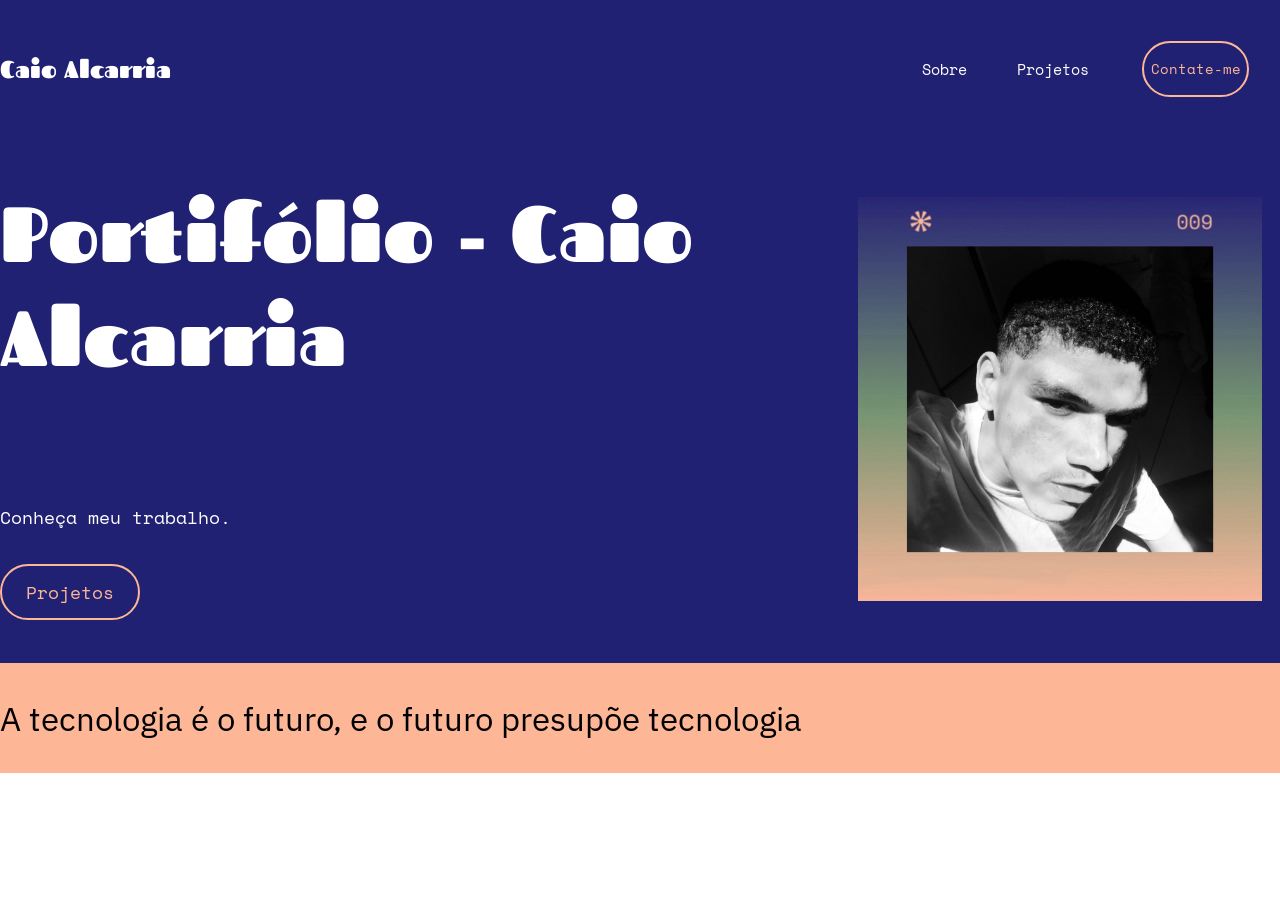
==== index.html @ 0054cede "versão 2" ====
<!DOCTYPE html>
<html lang="pt-br">
<head>
    <meta charset="UTF-8">
    <meta http-equiv="X-UA-Compatible" content="IE=edge">
    <meta name="viewport" content="width=device-width, initial-scale=1.0">
    <title>Caio Alcarria</title>
    <link rel="stylesheet" href="./src/css/style.css">
    <link rel="shortcut icon" href="./src/img/ancora.png" type="image/x-icon">
    <link rel="preconnect" href="https://fonts.googleapis.com">
    <link rel="preconnect" href="https://fonts.gstatic.com" crossorigin>
    <link href="https://fonts.googleapis.com/css2?family=IBM+Plex+Sans:ital,wght@0,100;0,200;0,300;0,400;0,500;0,600;1,100;1,200;1,300;1,400;1,500&family=Inter:wght@100;200;300;500;600;700;800;900&display=swap" rel="stylesheet">
    <link rel="preconnect" href="https://fonts.googleapis.com">
    <link rel="preconnect" href="https://fonts.gstatic.com" crossorigin>
    <link rel="preconnect" href="https://fonts.googleapis.com">
    <link rel="preconnect" href="https://fonts.gstatic.com" crossorigin>
    <link href="https://fonts.googleapis.com/css2?family=Didact+Gothic&family=Fascinate&family=IBM+Plex+Sans:ital,wght@0,100;0,200;0,300;0,400;0,500;0,600;1,100;1,200;1,300;1,400;1,500&display=swap" rel="stylesheet">
    <link href="https://fonts.googleapis.com/css2?family=Didact+Gothic&family=IBM+Plex+Sans:ital,wght@0,100;0,200;0,300;0,400;0,500;0,600;1,100;1,200;1,300;1,400;1,500&family=Space+Mono:ital,wght@0,400;0,700;1,400;1,700&display=swap" rel="stylesheet">
</head>
<body>
    <header>
        <div class="menu">
            <div class="logo">
                <a href="./index.html">Caio Alcarria</a>
            </div>
            <nav>
                <a href="./sobre.html">Sobre</a>
                <a href="./projetos.html">Projetos</a>
            </nav>
            <div class="botao">
                <a href="./contato.html">Contate-me</a>
            </div>
        </div>
    </header>
    <main>
        <div class="p1">
            <div class="container">
                <div class="text">
                    <h1> Portifólio - Caio Alcarria</h1>
                    <p>Conheça meu trabalho.</p>
                    <div class="botao_1">
                        <a href="">Projetos</a>
                    </div>
                </div>
                <div class="img">
                    <img src="./src/img/perfil.jpeg" alt="foto de perfil">
                </div>
            </div>
        </div>
        <div class="p2">
            <div class="caixa">
                 <h3>A tecnologia é o futuro, e o futuro presupõe tecnologia</h3>
            </div>
        </div>
    </main>
</body>
</html>
---- src/css/style.css ----
html,body,figure,header,ul,li,img,p,h1,h2,h3,nav,div,a, section{
    margin: 0;
    padding: 0;
    box-sizing: border-box;
    list-style: none;
    text-decoration: none;
    color: white;
}

body{}

/*cabeçalho*/
header{
    display: flex;
    align-items: center;
    justify-content: center;
    background-color: #212173;
    height: 138px;

}
div.menu{
    display: flex;
    align-items: center;
    width: 1280px;

}
div.logo{}
div.logo a{
    font-family: 'Fascinate', cursive;
    font-size: 24px;
}
.menu nav{
    width: 918px;
    display: flex;
    justify-content: end;
}
.menu nav a{
    font-family: 'Space Mono', monospace;
    font-size: 15px;
    margin-left: 50px;
    
}

div.botao{
    width: 107px;
    height: 56px;
    display: flex;
    justify-content: center;
    margin-left: 53px;
    align-items: center;
    border: solid 2px;
    border-radius: 50px;
    border-color: #FEB796;
 
}
div.botao a{
    font-family: 'Space Mono', monospace;
    font-size: 13.5px;
    color: #FEB796;
}


main{}

/*parte 1*/ 

div.p1{
    background-color: #212173;
    height: 525px;
    display: flex;
    align-items: center;
    

}
div.container{
    width: 1314px;
    height: 424px;
    display: flex;
    margin: 0 auto;
    align-items: center;
}
div.text{
    width: 67%;
    min-height: 100%;

}
div.text h1{
    font-size: 78px;
    font-family: 'Fascinate', cursive;
    margin-bottom: 115px;
}
div.text p{
    font-size: 18px;
    font-family: 'Space Mono', monospace;
    margin-bottom: 34px;
}
div.botao_1{
    border: solid 2px;
    border-radius: 50px;
    border-color: #FEB796;
    width: 140px;
    height: 56px;
    display: flex;
    align-items: center;
    justify-content: center;
}
div.botao_1 a{
    font-size: 18px;
    font-family: 'Space Mono', monospace;
    color: #FEB796;
   
}
div.img{}
div.img img{
    width: 404px;
    height: 404px;
}


/*parte 2*/

div.p2{
    height: 110px;
    background-color: #FEB796;
}
div.p2 .caixa{
    width: 1314px;
    margin: 0 auto;
    display: flex;
    align-items: center;
    height: 100%;
}
div.caixa h3{
    color: black;
    font-size: 33px;
    font-family: 'IBM Plex Sans', sans-serif;
    font-weight: 400;
}
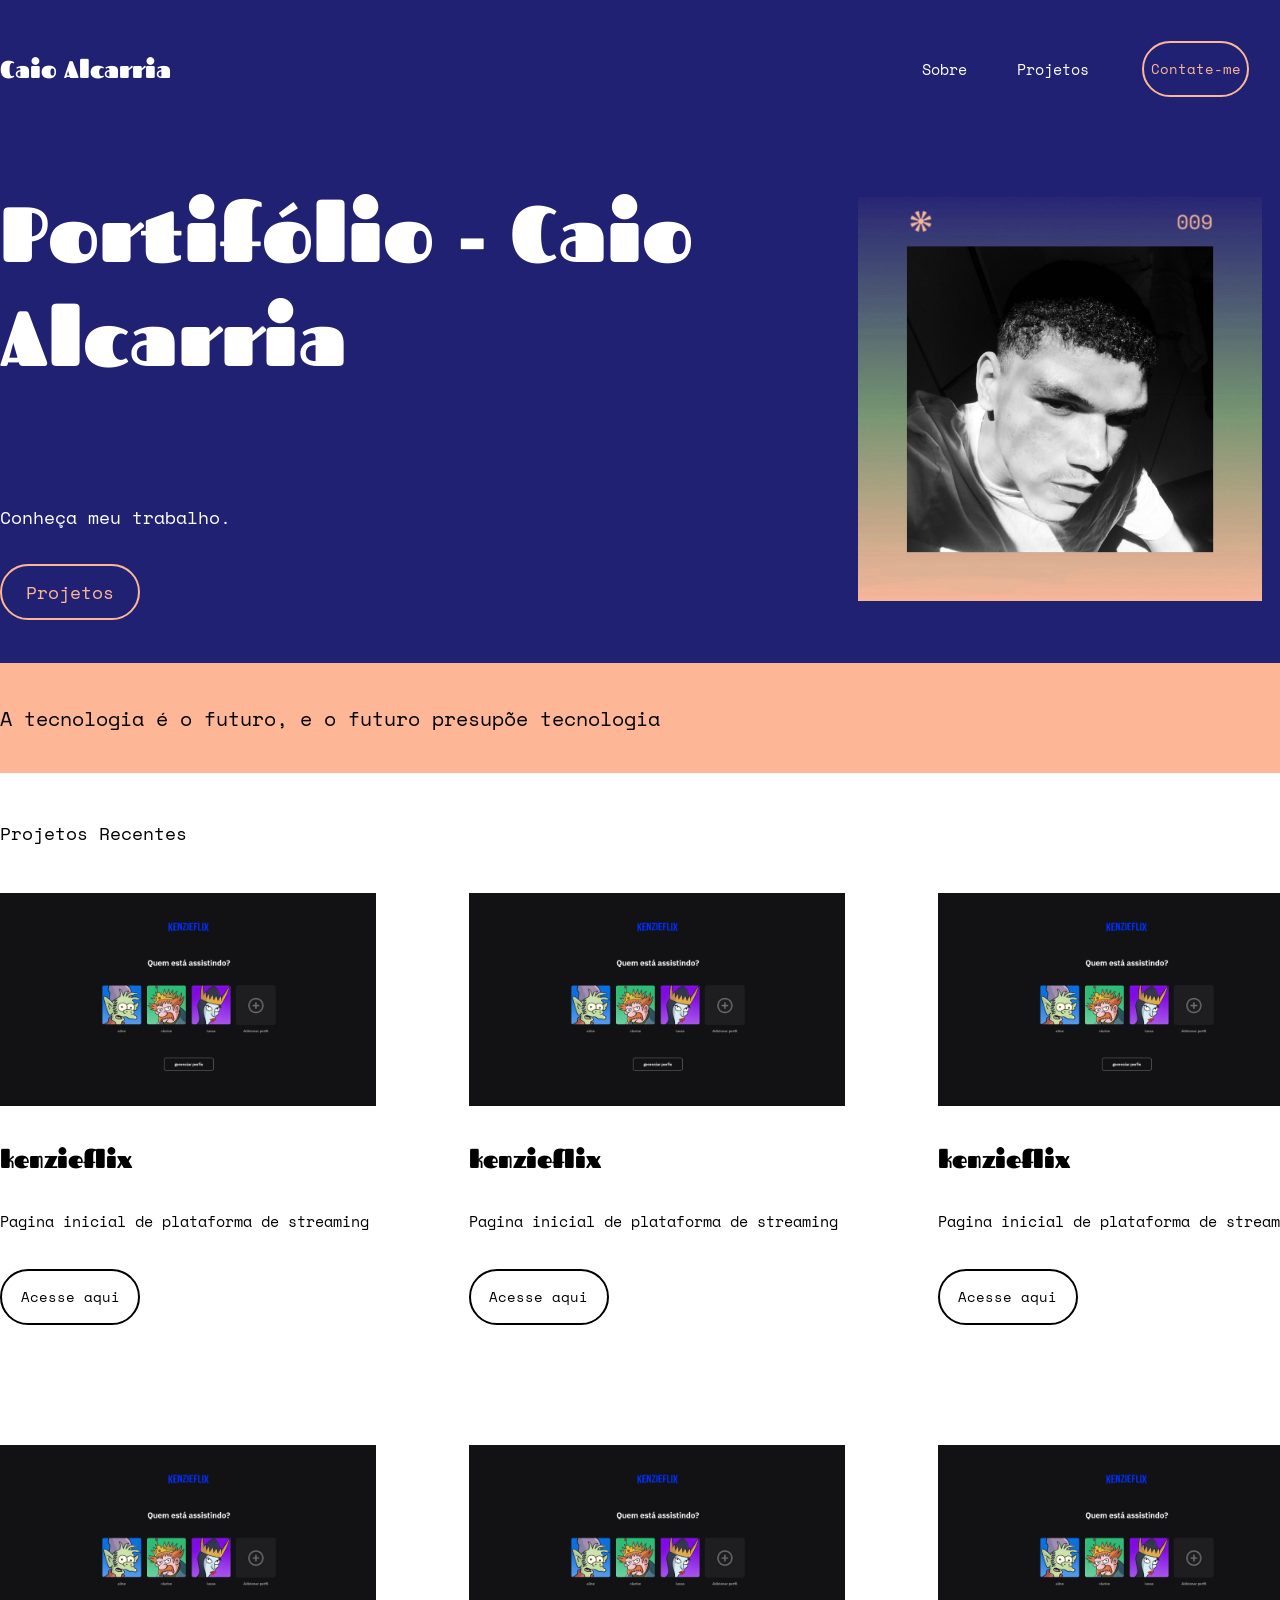
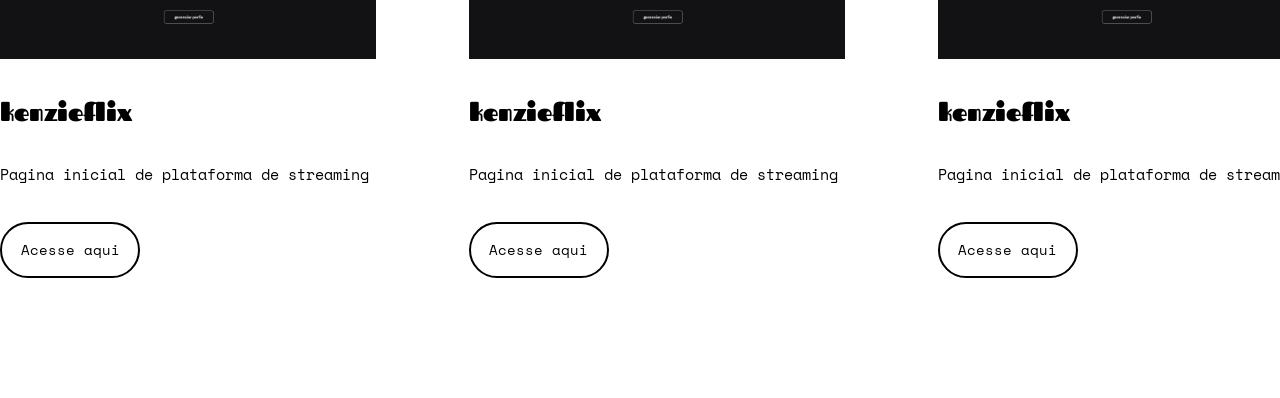
==== commit f5e7fe21: "versão3" ====
--- a/index.html
+++ b/index.html
@@ -52,6 +52,61 @@
                  <h3>A tecnologia é o futuro, e o futuro presupõe tecnologia</h3>
             </div>
         </div>
+        <div class="p3">
+            <div class="box">
+                <p class="title">Projetos Recentes</p>
+                <div class="projetos">
+                    <div class="card">
+                        <img src="./src/img/kenzieflix.png" alt="imagem do projeto">
+                        <h2>kenzieflix</h2>
+                        <p>Pagina inicial de plataforma de streaming</p>
+                        <div class="visite_projeto">
+                            <a href="https://kenzie-academy-brasil-developers.github.io/m1-sprint_2-kenzieflix-caioalcarria/">Acesse aqui</a>
+                        </div>
+                    </div>
+                    <div class="card">
+                        <img src="./src/img/kenzieflix.png" alt="imagem do projeto">
+                        <h2>kenzieflix</h2>
+                        <p>Pagina inicial de plataforma de streaming</p>
+                        <div class="visite_projeto">
+                            <a href="https://kenzie-academy-brasil-developers.github.io/m1-sprint_2-kenzieflix-caioalcarria/">Acesse aqui</a>
+                        </div>
+                    </div>
+                    <div class="card">
+                        <img src="./src/img/kenzieflix.png" alt="imagem do projeto">
+                        <h2>kenzieflix</h2>
+                        <p>Pagina inicial de plataforma de streaming</p>
+                        <div class="visite_projeto">
+                            <a href="https://kenzie-academy-brasil-developers.github.io/m1-sprint_2-kenzieflix-caioalcarria/">Acesse aqui</a>
+                        </div>
+                    </div>
+                    <div class="card">
+                        <img src="./src/img/kenzieflix.png" alt="imagem do projeto">
+                        <h2>kenzieflix</h2>
+                        <p>Pagina inicial de plataforma de streaming</p>
+                        <div class="visite_projeto">
+                            <a href="https://kenzie-academy-brasil-developers.github.io/m1-sprint_2-kenzieflix-caioalcarria/">Acesse aqui</a>
+                        </div>
+                    </div>
+                    <div class="card">
+                        <img src="./src/img/kenzieflix.png" alt="imagem do projeto">
+                        <h2>kenzieflix</h2>
+                        <p>Pagina inicial de plataforma de streaming</p>
+                        <div class="visite_projeto">
+                            <a href="https://kenzie-academy-brasil-developers.github.io/m1-sprint_2-kenzieflix-caioalcarria/">Acesse aqui</a>
+                        </div>
+                    </div>
+                    <div class="card">
+                        <img src="./src/img/kenzieflix.png" alt="imagem do projeto">
+                        <h2>kenzieflix</h2>
+                        <p>Pagina inicial de plataforma de streaming</p>
+                        <div class="visite_projeto">
+                            <a href="https://kenzie-academy-brasil-developers.github.io/m1-sprint_2-kenzieflix-caioalcarria/">Acesse aqui</a>
+                        </div>
+                    </div>
+                </div>
+            </div>
+        </div>
     </main>
 </body>
 </html>
--- a/src/css/style.css
+++ b/src/css/style.css
@@ -60,7 +60,10 @@
 }
 
 
-main{}
+main{
+    display: flex;
+    flex-direction: column;
+}
 
 /*parte 1*/ 
 
@@ -132,7 +135,67 @@
 }
 div.caixa h3{
     color: black;
-    font-size: 33px;
-    font-family: 'IBM Plex Sans', sans-serif;
+    font-size: 20px;
+    font-family: 'Space Mono', monospace;
     font-weight: 400;
+}
+
+/*parte 3 */
+
+div.p3{
+    height: 1220px;
+}
+div.box{
+    width: 1314px;
+    margin: 0 auto;
+
+}
+.title{
+    color: black;
+    font-family: 'Space Mono', monospace;
+    font-size: 18px;
+    height: 120px;
+    display: flex;
+    align-items: center;
+}
+div.projetos{
+    display: flex;
+    flex-wrap: wrap;
+    margin: o auto;
+    width: 100%;
+    justify-content: space-between;
+
+}
+div.card{
+    margin-bottom: 120px;
+}
+div.card img{
+    width: 376.39px;
+    margin-bottom: 33px;
+}
+div.card h2{
+    color: black;
+    font-family: 'Fascinate', cursive;
+    margin-bottom: 35px;
+}
+div.card p{
+    color: black;
+    font-family: 'Space Mono', monospace;
+    font-size: 15px;
+    margin-bottom: 37px;
+}
+div.visite_projeto{
+    border: solid 2px;
+    border-radius: 50px;
+    border-color: black;
+    width: 140px;
+    height: 56px;
+    display: flex;
+    align-items: center;
+    justify-content: center;
+}
+div.visite_projeto a{
+    color: black;
+    font-family: 'Space Mono', monospace;
+    font-size: 13.5px;
 }
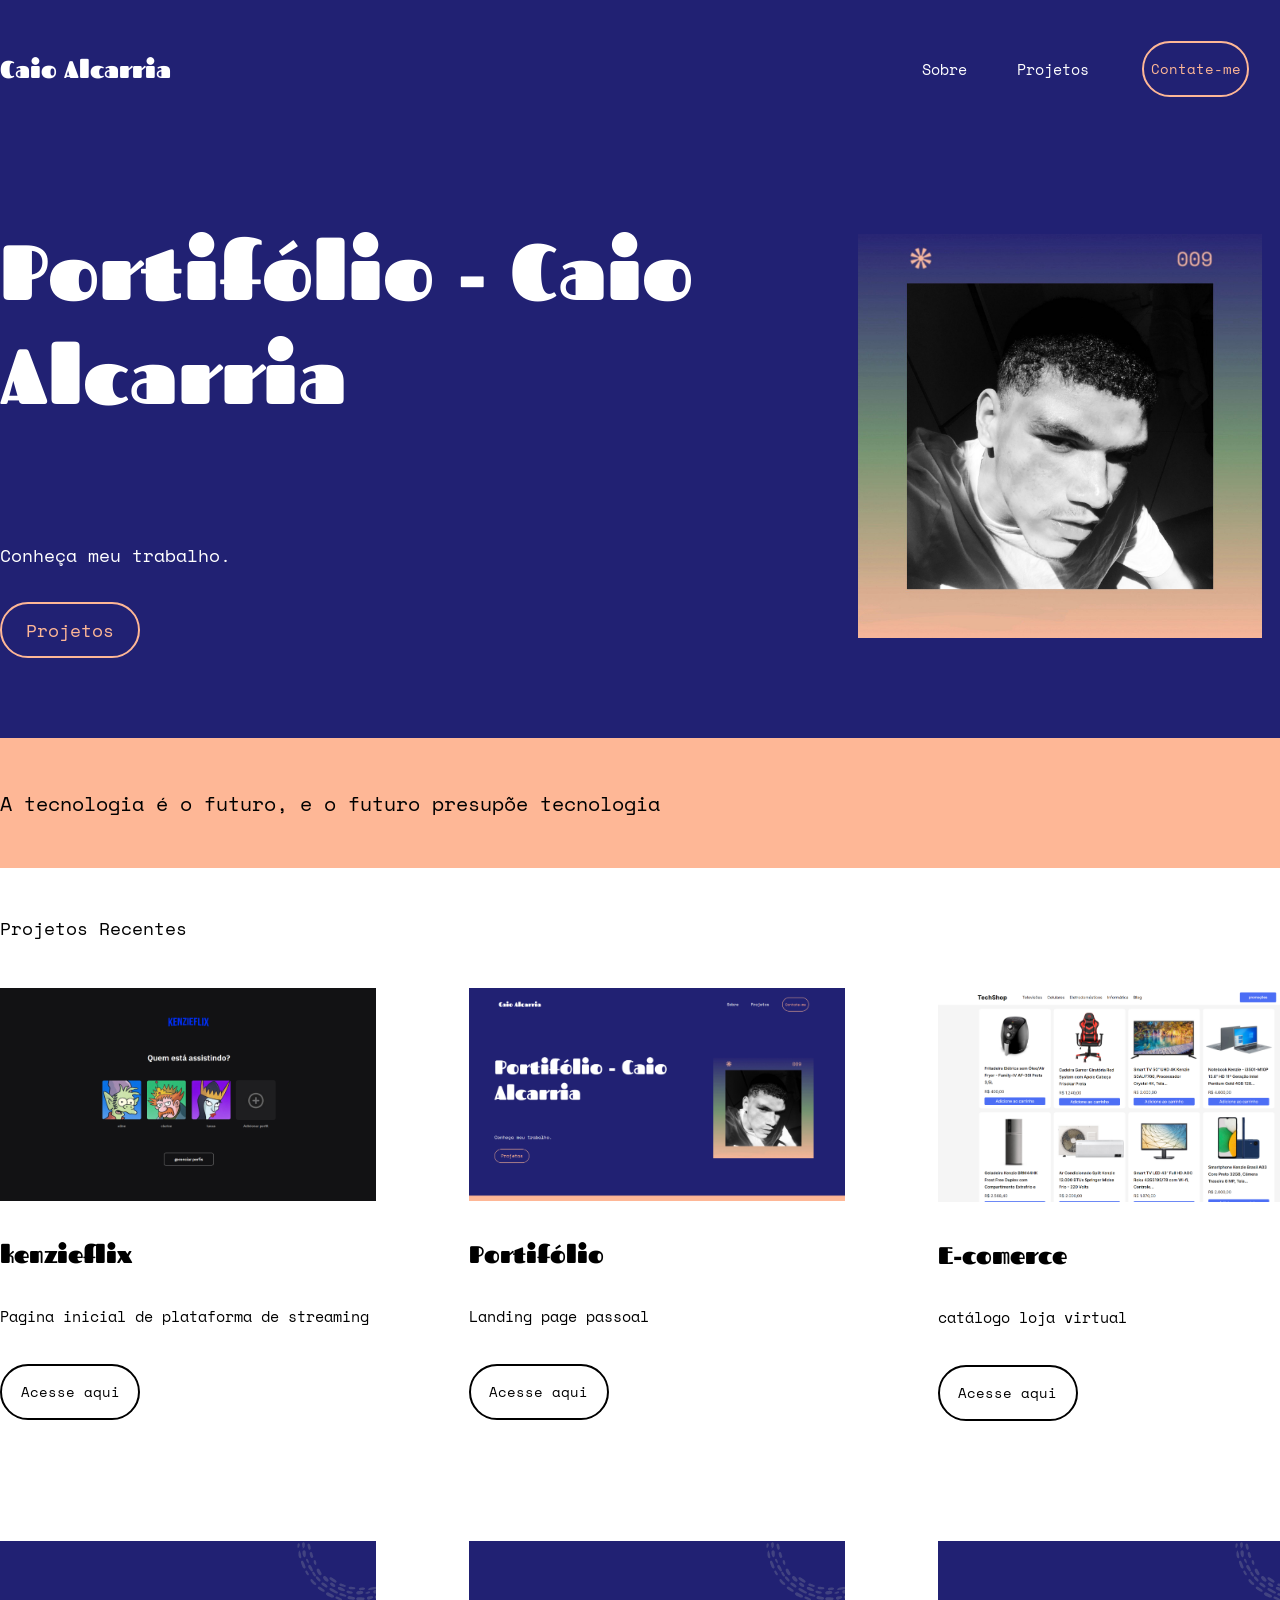
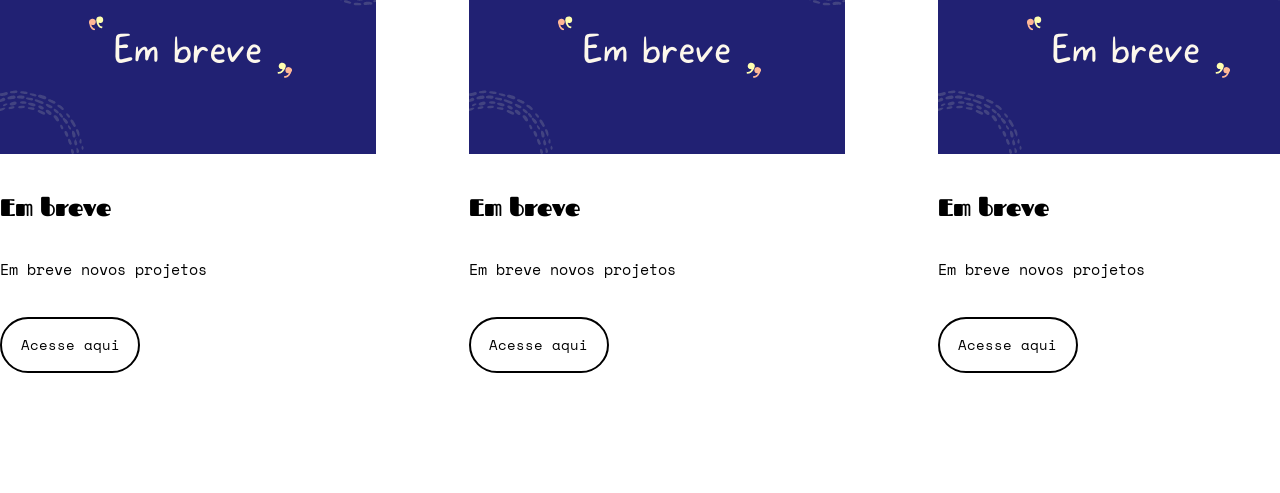
==== commit d86d19dc: "versão4" ====
--- a/index.html
+++ b/index.html
@@ -25,7 +25,7 @@
             </div>
             <nav>
                 <a href="./sobre.html">Sobre</a>
-                <a href="./projetos.html">Projetos</a>
+                <a href="#projetos">Projetos</a>
             </nav>
             <div class="botao">
                 <a href="./contato.html">Contate-me</a>
@@ -54,7 +54,7 @@
         </div>
         <div class="p3">
             <div class="box">
-                <p class="title">Projetos Recentes</p>
+                <p class="title" id="projetos">Projetos Recentes</p>
                 <div class="projetos">
                     <div class="card">
                         <img src="./src/img/kenzieflix.png" alt="imagem do projeto">
@@ -65,48 +65,51 @@
                         </div>
                     </div>
                     <div class="card">
-                        <img src="./src/img/kenzieflix.png" alt="imagem do projeto">
-                        <h2>kenzieflix</h2>
-                        <p>Pagina inicial de plataforma de streaming</p>
+                        <img src="./src/img/portifolio.png" alt="imagem do projeto">
+                        <h2>Portifólio</h2>
+                        <p>Landing page passoal</p>
                         <div class="visite_projeto">
                             <a href="https://kenzie-academy-brasil-developers.github.io/m1-sprint_2-kenzieflix-caioalcarria/">Acesse aqui</a>
                         </div>
                     </div>
                     <div class="card">
-                        <img src="./src/img/kenzieflix.png" alt="imagem do projeto">
-                        <h2>kenzieflix</h2>
-                        <p>Pagina inicial de plataforma de streaming</p>
+                        <img src="./src/img/E-comerce.png" alt="imagem do projeto">
+                        <h2>E-comerce</h2>
+                        <p>catálogo loja virtual</p>
                         <div class="visite_projeto">
                             <a href="https://kenzie-academy-brasil-developers.github.io/m1-sprint_2-kenzieflix-caioalcarria/">Acesse aqui</a>
                         </div>
                     </div>
                     <div class="card">
-                        <img src="./src/img/kenzieflix.png" alt="imagem do projeto">
-                        <h2>kenzieflix</h2>
-                        <p>Pagina inicial de plataforma de streaming</p>
+                        <img src="./src/img/Em breve.png" alt="imagem do projeto">
+                        <h2>Em breve</h2>
+                        <p>Em breve novos projetos</p>
                         <div class="visite_projeto">
-                            <a href="https://kenzie-academy-brasil-developers.github.io/m1-sprint_2-kenzieflix-caioalcarria/">Acesse aqui</a>
+                            <a href="">Acesse aqui</a>
                         </div>
                     </div>
                     <div class="card">
-                        <img src="./src/img/kenzieflix.png" alt="imagem do projeto">
-                        <h2>kenzieflix</h2>
-                        <p>Pagina inicial de plataforma de streaming</p>
+                        <img src="./src/img/Em breve.png" alt="imagem do projeto">
+                        <h2>Em breve</h2>
+                        <p>Em breve novos projetos</p>
                         <div class="visite_projeto">
-                            <a href="https://kenzie-academy-brasil-developers.github.io/m1-sprint_2-kenzieflix-caioalcarria/">Acesse aqui</a>
+                            <a href="">Acesse aqui</a>
                         </div>
                     </div>
                     <div class="card">
-                        <img src="./src/img/kenzieflix.png" alt="imagem do projeto">
-                        <h2>kenzieflix</h2>
-                        <p>Pagina inicial de plataforma de streaming</p>
+                        <img src="./src/img/Em breve.png" alt="imagem do projeto">
+                        <h2>Em breve</h2>
+                        <p>Em breve novos projetos</p>
                         <div class="visite_projeto">
-                            <a href="https://kenzie-academy-brasil-developers.github.io/m1-sprint_2-kenzieflix-caioalcarria/">Acesse aqui</a>
+                            <a href="">Acesse aqui</a>
                         </div>
                     </div>
                 </div>
             </div>
         </div>
     </main>
+    <footer>
+
+    </footer>
 </body>
 </html>
--- a/src/css/style.css
+++ b/src/css/style.css
@@ -69,7 +69,7 @@
 
 div.p1{
     background-color: #212173;
-    height: 525px;
+    height: 600px;
     display: flex;
     align-items: center;
     
@@ -123,7 +123,7 @@
 /*parte 2*/
 
 div.p2{
-    height: 110px;
+    height: 130px;
     background-color: #FEB796;
 }
 div.p2 .caixa{
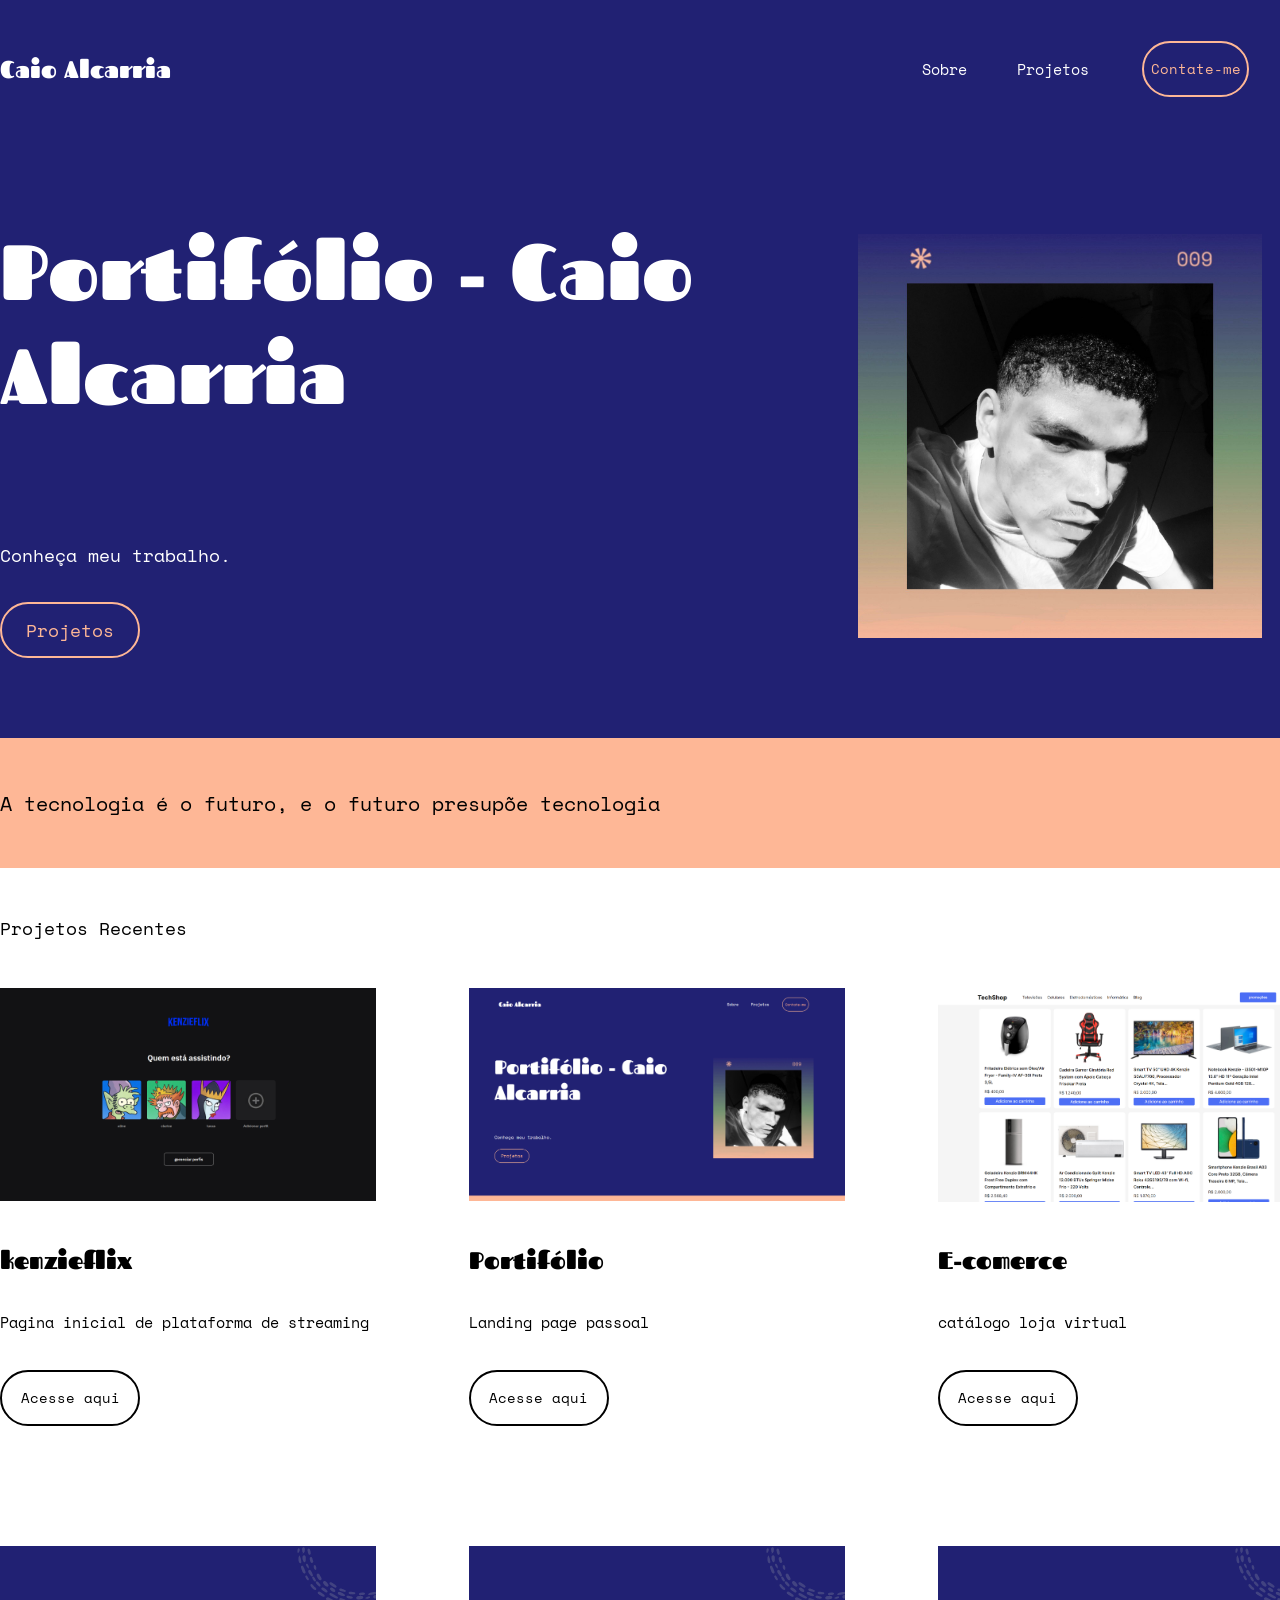
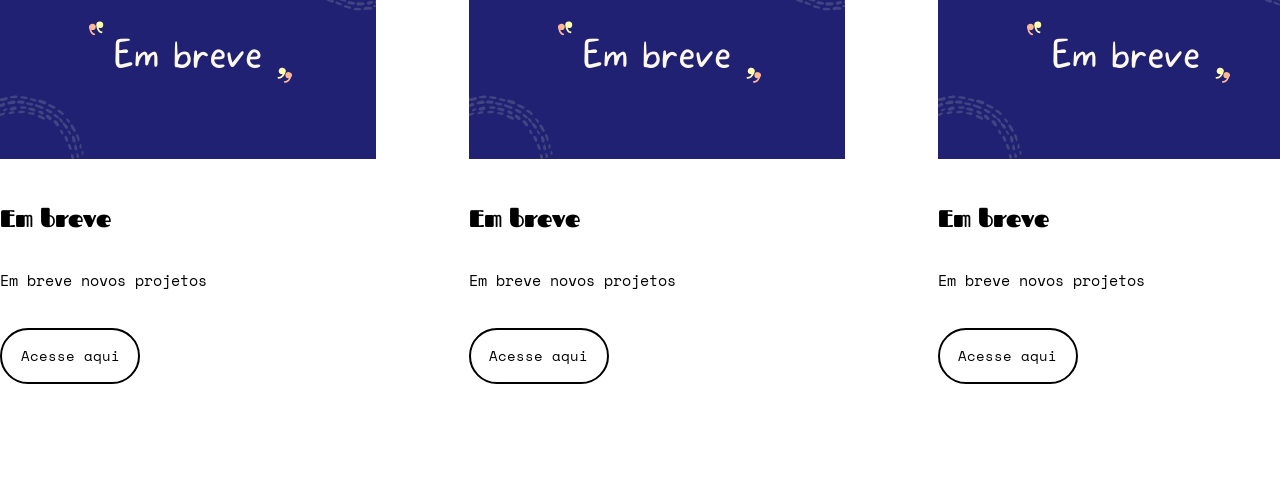
==== commit cb8d566e: "versão7" ====
--- a/index.html
+++ b/index.html
@@ -58,50 +58,63 @@
                 <div class="projetos">
                     <div class="card">
                         <img src="./src/img/kenzieflix.png" alt="imagem do projeto">
-                        <h2>kenzieflix</h2>
-                        <p>Pagina inicial de plataforma de streaming</p>
-                        <div class="visite_projeto">
-                            <a href="https://kenzie-academy-brasil-developers.github.io/m1-sprint_2-kenzieflix-caioalcarria/">Acesse aqui</a>
+                        <div class="teste">
+                            <h2>kenzieflix</h2>
+                            <p>Pagina inicial de plataforma de streaming</p>
+                            <div class="visite_projeto">
+                                <a href="https://kenzie-academy-brasil-developers.github.io/m1-sprint_2-kenzieflix-caioalcarria/">Acesse aqui</a>
+                            </div>
                         </div>
                     </div>
                     <div class="card">
                         <img src="./src/img/portifolio.png" alt="imagem do projeto">
-                        <h2>Portifólio</h2>
-                        <p>Landing page passoal</p>
-                        <div class="visite_projeto">
-                            <a href="https://kenzie-academy-brasil-developers.github.io/m1-sprint_2-kenzieflix-caioalcarria/">Acesse aqui</a>
-                        </div>
+                        <div class="teste">
+                            <h2>Portifólio</h2>
+                            <p>Landing page passoal</p>
+                            <div class="visite_projeto">
+                                <a href="https://caioalcarria.github.io/portifolio/">Acesse aqui</a>
+                            </div>
+                         </div>
                     </div>
                     <div class="card">
                         <img src="./src/img/E-comerce.png" alt="imagem do projeto">
-                        <h2>E-comerce</h2>
-                        <p>catálogo loja virtual</p>
-                        <div class="visite_projeto">
-                            <a href="https://kenzie-academy-brasil-developers.github.io/m1-sprint_2-kenzieflix-caioalcarria/">Acesse aqui</a>
+                        <div class="teste">
+                            <h2>E-comerce</h2>
+                            <p>catálogo loja virtual</p>
+                            <div class="visite_projeto">
+                                <a href="https://kenzie-academy-brasil-developers.github.io/m1-s1-e-commerce-com-flexbox-caioalcarria/">Acesse aqui</a>
+                        
+                            </div>
                         </div>
                     </div>
                     <div class="card">
                         <img src="./src/img/Em breve.png" alt="imagem do projeto">
-                        <h2>Em breve</h2>
-                        <p>Em breve novos projetos</p>
-                        <div class="visite_projeto">
-                            <a href="">Acesse aqui</a>
+                        <div class="teste">
+                            <h2>Em breve</h2>
+                            <p>Em breve novos projetos</p>
+                            <div class="visite_projeto">
+                                <a href="">Acesse aqui</a>
+                            </div>
                         </div>
                     </div>
                     <div class="card">
                         <img src="./src/img/Em breve.png" alt="imagem do projeto">
-                        <h2>Em breve</h2>
-                        <p>Em breve novos projetos</p>
-                        <div class="visite_projeto">
-                            <a href="">Acesse aqui</a>
+                        <div class="teste">
+                            <h2>Em breve</h2>
+                            <p>Em breve novos projetos</p>
+                            <div class="visite_projeto">
+                                <a href="">Acesse aqui</a>
+                            </div>
                         </div>
                     </div>
                     <div class="card">
                         <img src="./src/img/Em breve.png" alt="imagem do projeto">
-                        <h2>Em breve</h2>
-                        <p>Em breve novos projetos</p>
-                        <div class="visite_projeto">
-                            <a href="">Acesse aqui</a>
+                        <div class="teste">
+                            <h2>Em breve</h2>
+                            <p>Em breve novos projetos</p>
+                            <div class="visite_projeto">
+                                <a href="">Acesse aqui</a>
+                            </div>
                         </div>
                     </div>
                 </div>
--- a/src/css/style.css
+++ b/src/css/style.css
@@ -6,7 +6,9 @@
     text-decoration: none;
     color: white;
 }
-
+html{
+    scroll-behavior: smooth;
+}
 body{}
 
 /*cabeçalho*/
@@ -38,7 +40,14 @@
     font-family: 'Space Mono', monospace;
     font-size: 15px;
     margin-left: 50px;
-    
+    transition-duration: .5s;
+    
+}
+.menu nav a:hover{
+    font-weight: bolder;
+    transition-duration: .5s;
+    
+   
 }
 
 div.botao{
@@ -51,12 +60,29 @@
     border: solid 2px;
     border-radius: 50px;
     border-color: #FEB796;
+    transition-duration: .5s;
  
+}
+div.botao:hover{
+    background-color: #FEB796;
+    transition-duration: .5s;
+    
 }
 div.botao a{
     font-family: 'Space Mono', monospace;
     font-size: 13.5px;
     color: #FEB796;
+    width: 100%;
+    height: 100%;
+    display: flex;
+    align-items: center;
+    justify-content: center;
+    transition-duration: .5s;
+}
+div.botao a:hover{
+    color: white;
+    transition-duration: .5s;
+    
 }
 
 
@@ -106,12 +132,28 @@
     display: flex;
     align-items: center;
     justify-content: center;
-}
+    transition-duration: .5s;
+}
+div.botao_1:hover{
+    background-color: #FEB796;
+    transition-duration: .5s;
+}
+
 div.botao_1 a{
     font-size: 18px;
     font-family: 'Space Mono', monospace;
     color: #FEB796;
+    width: 100%;
+    height: 100%;
+    display: flex;
+    align-items: center;
+    justify-content: center;
+    transition-duration: .5s;
    
+}
+div.botao_1:hover a{
+    color: white;
+    transition-duration: .5s;
 }
 div.img{}
 div.img img{
@@ -120,6 +162,7 @@
 }
 
 
+
 /*parte 2*/
 
 div.p2{
@@ -165,14 +208,39 @@
     width: 100%;
     justify-content: space-between;
 
+
 }
 div.card{
     margin-bottom: 120px;
+    width: 376.39px;
+    height: 438px;
+    display: flex;
+    align-items: flex-end;
+
+    
+    
 }
 div.card img{
     width: 376.39px;
     margin-bottom: 33px;
-}
+    position: absolute;
+    align-self: flex-start;
+    transition-duration: .5s;
+    
+
+    
+}
+div.card img:hover{
+    padding-left: 23px;
+    padding-right: 23px;
+    transition-duration: .5s;
+    
+}
+div.teste{
+    
+
+}
+
 div.card h2{
     color: black;
     font-family: 'Fascinate', cursive;
@@ -183,6 +251,7 @@
     font-family: 'Space Mono', monospace;
     font-size: 15px;
     margin-bottom: 37px;
+    
 }
 div.visite_projeto{
     border: solid 2px;
@@ -193,9 +262,25 @@
     display: flex;
     align-items: center;
     justify-content: center;
+    transition-duration: .5s;
+}
+div.visite_projeto:hover{
+    border-color: white;
+    background-color: black;
+    transition-duration: .5s;
 }
 div.visite_projeto a{
     color: black;
     font-family: 'Space Mono', monospace;
     font-size: 13.5px;
+    display: flex;
+    align-items: center;
+    justify-content: center;
+    width: 100%;
+    height: 100%;
+    transition-duration: .5s;
+}
+div.visite_projeto a:hover{
+    color: white;
+    transition-duration: .5s;
 }
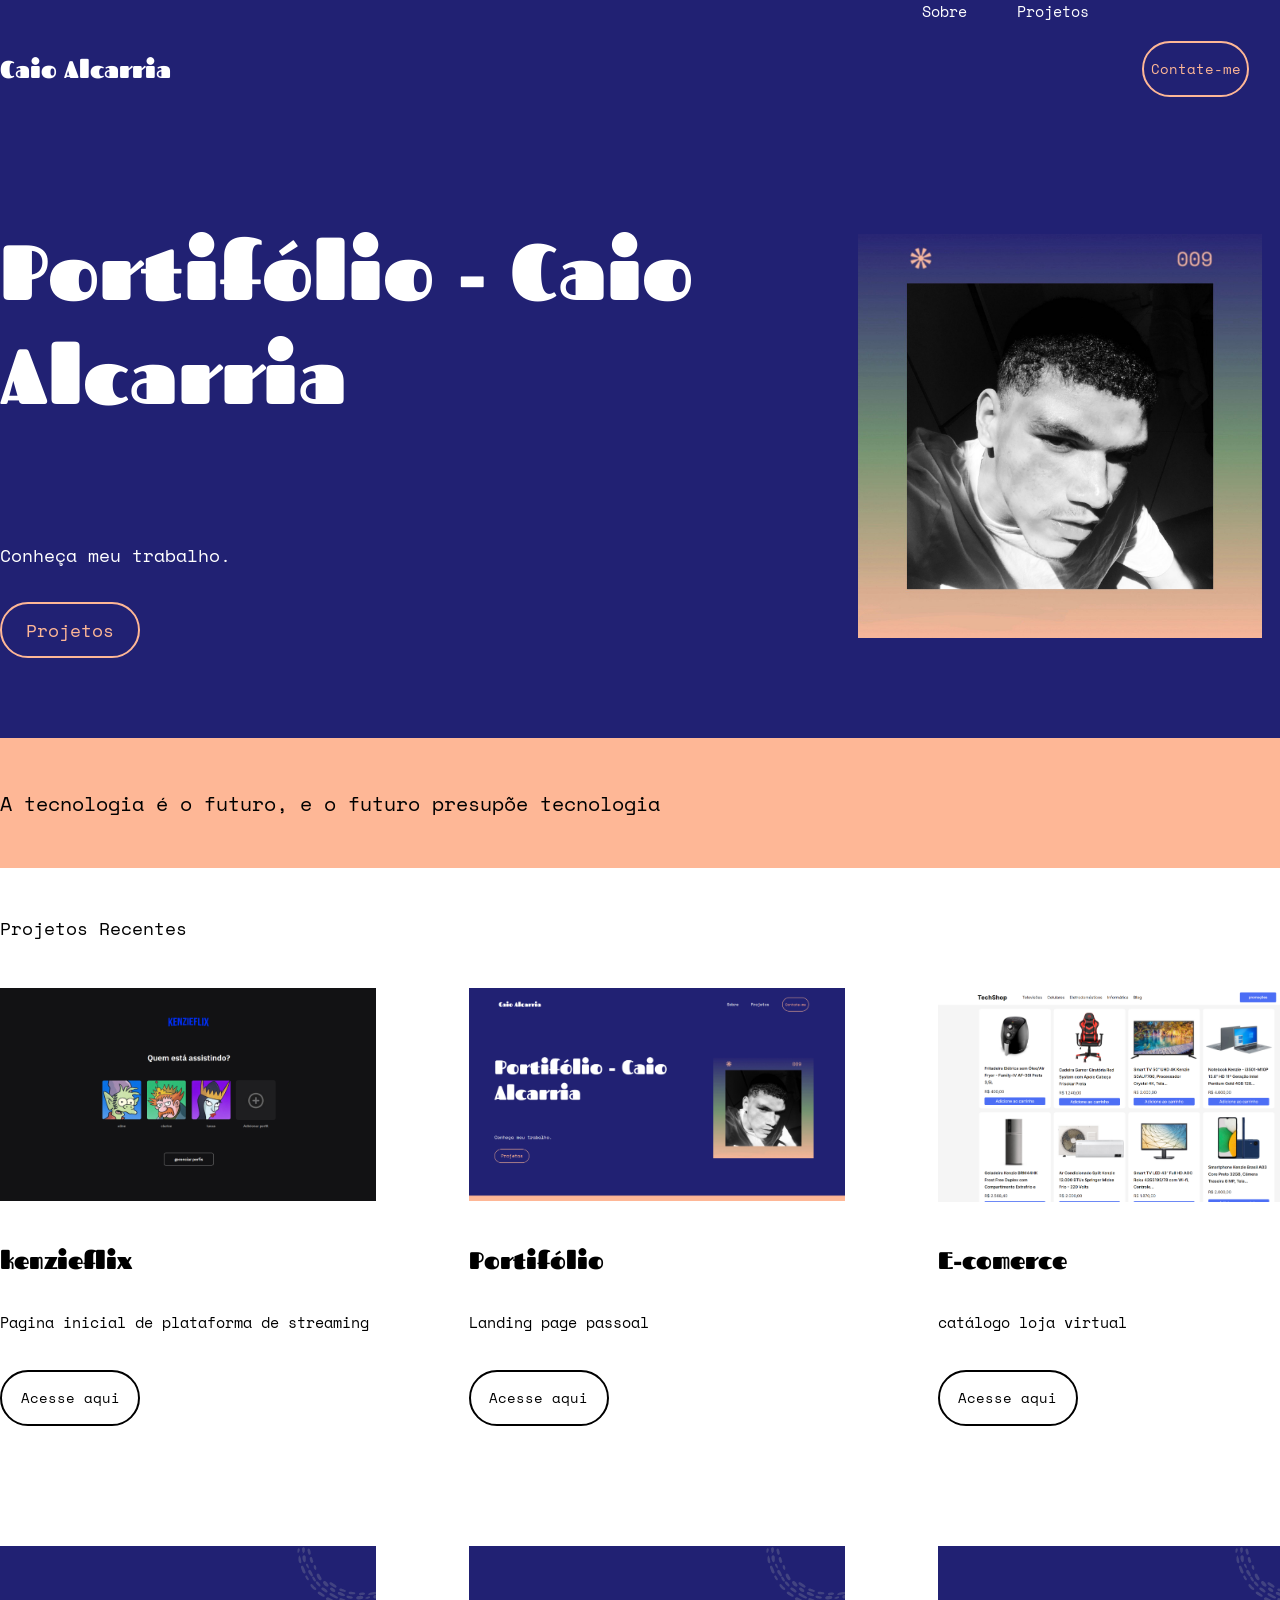
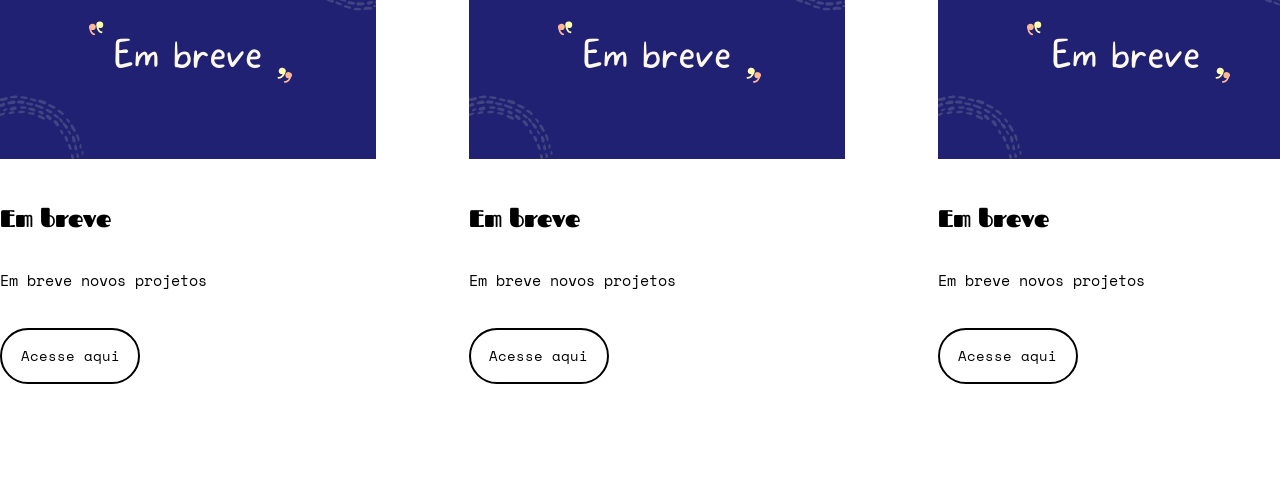
==== commit 53cd808f: "versão beta" ====
--- a/index.html
+++ b/index.html
@@ -30,6 +30,7 @@
             <div class="botao">
                 <a href="./contato.html">Contate-me</a>
             </div>
+            <div></div>
         </div>
     </header>
     <main>
@@ -38,7 +39,7 @@
                 <div class="text">
                     <h1> Portifólio - Caio Alcarria</h1>
                     <p>Conheça meu trabalho.</p>
-                    <div class="botao_1">
+                    <div class="botao_1" >
                         <a href="">Projetos</a>
                     </div>
                 </div>
--- a/src/css/style.css
+++ b/src/css/style.css
@@ -6,10 +6,21 @@
     text-decoration: none;
     color: white;
 }
+::-webkit-scrollbar {
+    width: 0px;
+    height: 0px;
+  }
+  
+
+
+
 html{
     scroll-behavior: smooth;
-}
-body{}
+    
+}
+body{
+    
+}
 
 /*cabeçalho*/
 header{
@@ -24,6 +35,7 @@
     display: flex;
     align-items: center;
     width: 1280px;
+    height: 100%;
 
 }
 div.logo{}
@@ -35,17 +47,22 @@
     width: 918px;
     display: flex;
     justify-content: end;
+    height: 100%;
 }
 .menu nav a{
     font-family: 'Space Mono', monospace;
     font-size: 15px;
     margin-left: 50px;
     transition-duration: .5s;
+    height: 56px;
+
     
 }
 .menu nav a:hover{
-    font-weight: bolder;
-    transition-duration: .5s;
+    border: solid 2px;
+    height: 56px;
+    transition-duration: .5s;
+    
     
    
 }
@@ -82,6 +99,7 @@
 div.botao a:hover{
     color: white;
     transition-duration: .5s;
+    
     
 }
 
@@ -222,6 +240,7 @@
 }
 div.card img{
     width: 376.39px;
+    height: 213.23;
     margin-bottom: 33px;
     position: absolute;
     align-self: flex-start;
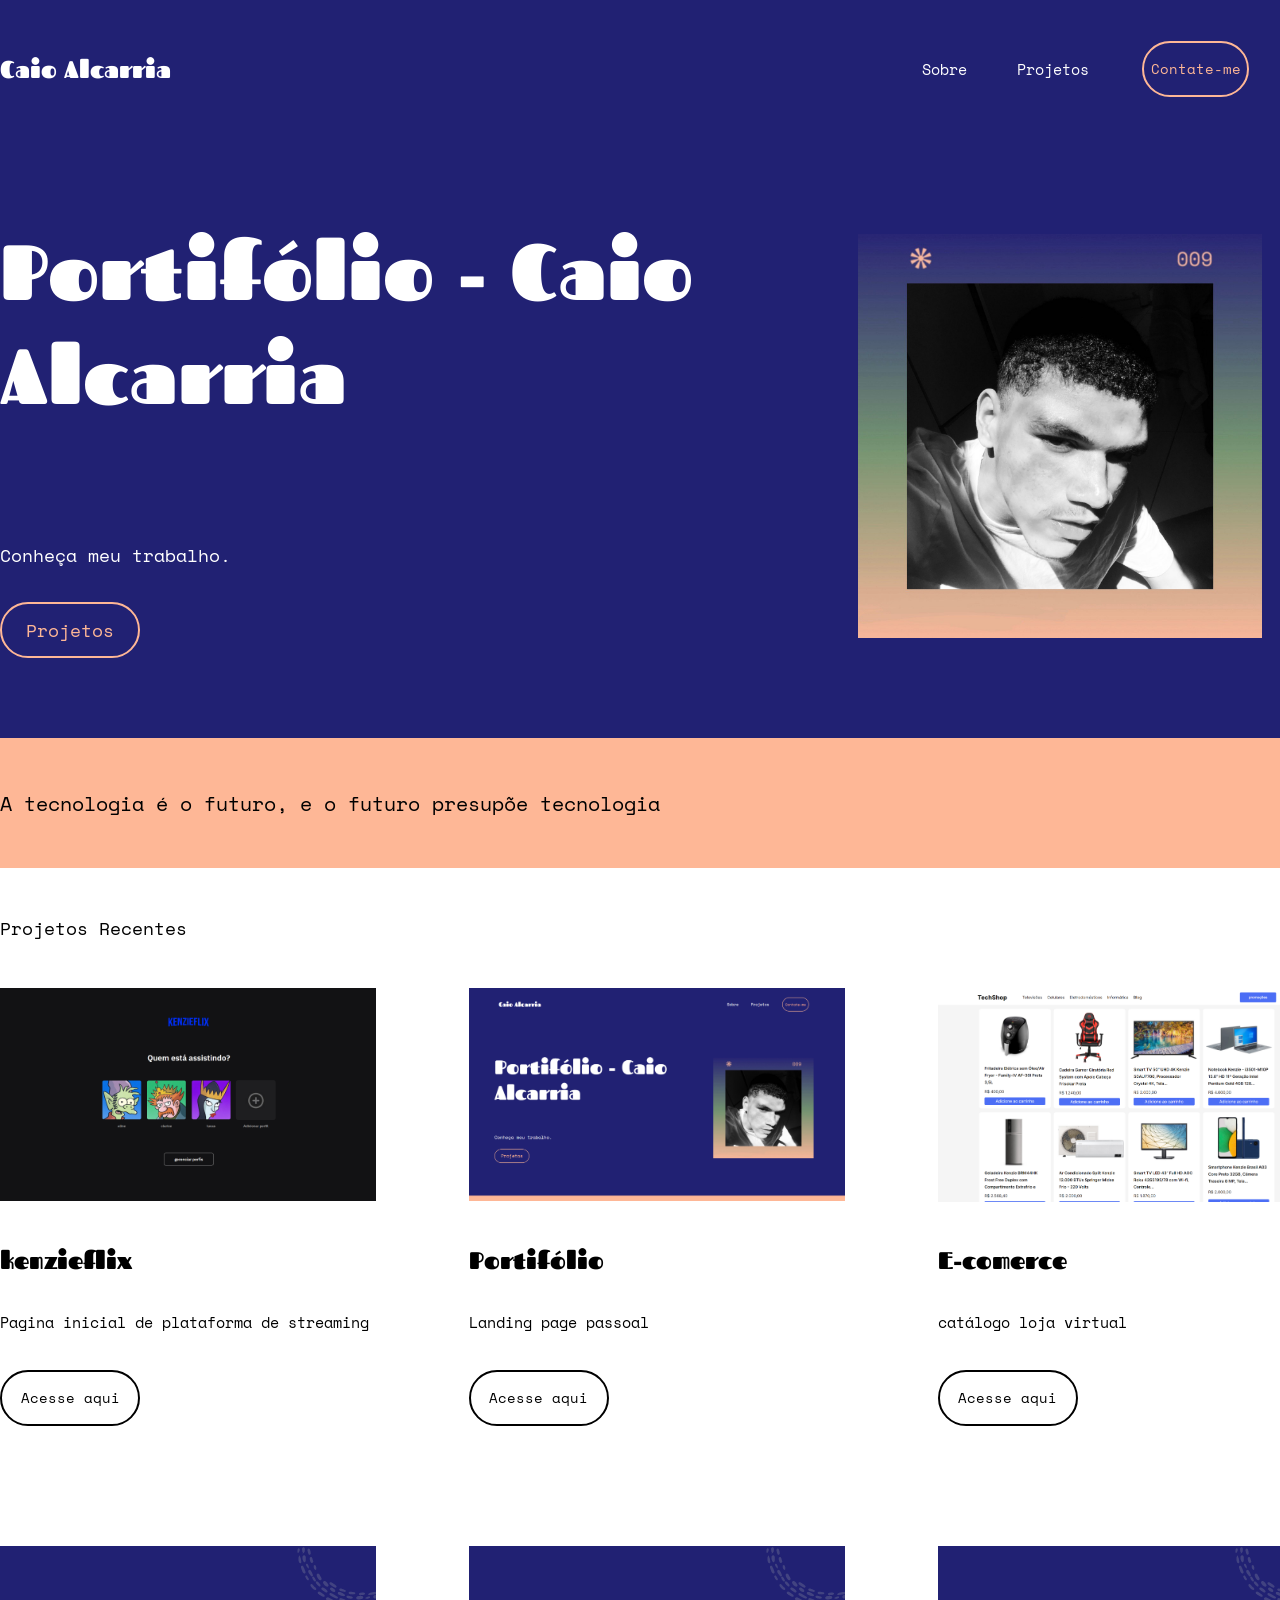
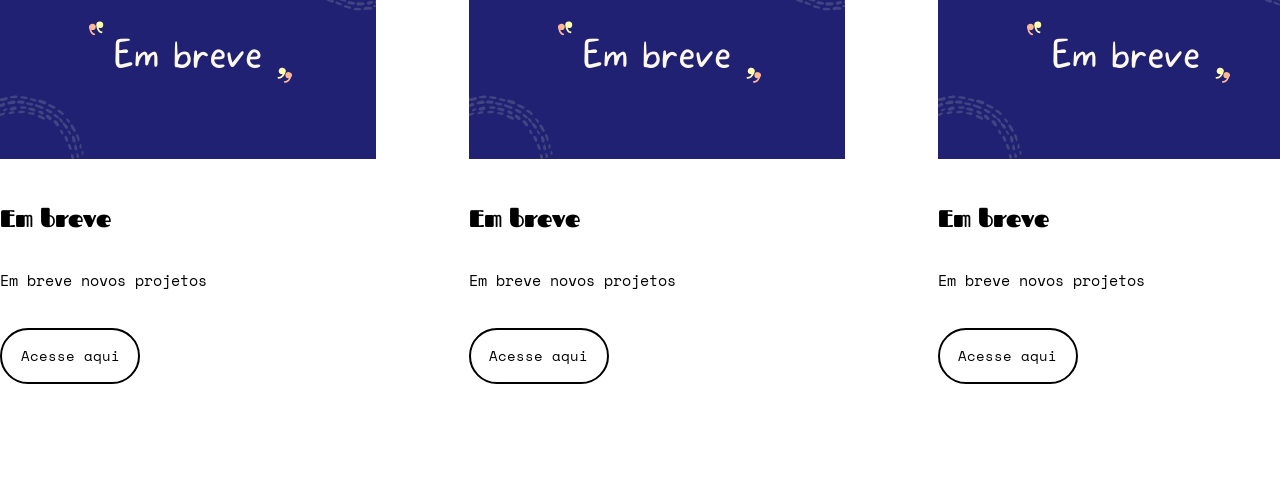
==== commit 92f50eec: "preliminar" ====
--- a/index.html
+++ b/index.html
@@ -57,67 +57,7 @@
             <div class="box">
                 <p class="title" id="projetos">Projetos Recentes</p>
                 <div class="projetos">
-                    <div class="card">
-                        <img src="./src/img/kenzieflix.png" alt="imagem do projeto">
-                        <div class="teste">
-                            <h2>kenzieflix</h2>
-                            <p>Pagina inicial de plataforma de streaming</p>
-                            <div class="visite_projeto">
-                                <a href="https://kenzie-academy-brasil-developers.github.io/m1-sprint_2-kenzieflix-caioalcarria/">Acesse aqui</a>
-                            </div>
-                        </div>
-                    </div>
-                    <div class="card">
-                        <img src="./src/img/portifolio.png" alt="imagem do projeto">
-                        <div class="teste">
-                            <h2>Portifólio</h2>
-                            <p>Landing page passoal</p>
-                            <div class="visite_projeto">
-                                <a href="https://caioalcarria.github.io/portifolio/">Acesse aqui</a>
-                            </div>
-                         </div>
-                    </div>
-                    <div class="card">
-                        <img src="./src/img/E-comerce.png" alt="imagem do projeto">
-                        <div class="teste">
-                            <h2>E-comerce</h2>
-                            <p>catálogo loja virtual</p>
-                            <div class="visite_projeto">
-                                <a href="https://kenzie-academy-brasil-developers.github.io/m1-s1-e-commerce-com-flexbox-caioalcarria/">Acesse aqui</a>
-                        
-                            </div>
-                        </div>
-                    </div>
-                    <div class="card">
-                        <img src="./src/img/Em breve.png" alt="imagem do projeto">
-                        <div class="teste">
-                            <h2>Em breve</h2>
-                            <p>Em breve novos projetos</p>
-                            <div class="visite_projeto">
-                                <a href="">Acesse aqui</a>
-                            </div>
-                        </div>
-                    </div>
-                    <div class="card">
-                        <img src="./src/img/Em breve.png" alt="imagem do projeto">
-                        <div class="teste">
-                            <h2>Em breve</h2>
-                            <p>Em breve novos projetos</p>
-                            <div class="visite_projeto">
-                                <a href="">Acesse aqui</a>
-                            </div>
-                        </div>
-                    </div>
-                    <div class="card">
-                        <img src="./src/img/Em breve.png" alt="imagem do projeto">
-                        <div class="teste">
-                            <h2>Em breve</h2>
-                            <p>Em breve novos projetos</p>
-                            <div class="visite_projeto">
-                                <a href="">Acesse aqui</a>
-                            </div>
-                        </div>
-                    </div>
+                    
                 </div>
             </div>
         </div>
@@ -125,5 +65,7 @@
     <footer>
 
     </footer>
+    <script src="./src/JS/data.js"></script>
+    <script src="./src/JS/index.js"></script>
 </body>
 </html>
--- a/src/css/style.css
+++ b/src/css/style.css
@@ -48,6 +48,8 @@
     display: flex;
     justify-content: end;
     height: 100%;
+    align-items: center;
+    ;
 }
 .menu nav a{
     font-family: 'Space Mono', monospace;
@@ -55,14 +57,15 @@
     margin-left: 50px;
     transition-duration: .5s;
     height: 56px;
+    display: flex;
+    align-items: center;
 
     
 }
 .menu nav a:hover{
-    border: solid 2px;
-    height: 56px;
-    transition-duration: .5s;
-    
+    
+    transition-duration: .5s;
+    transform: scale(1.1, 1.1);
     
    
 }
@@ -250,8 +253,7 @@
     
 }
 div.card img:hover{
-    padding-left: 23px;
-    padding-right: 23px;
+    transform: scale(0.95, 0.95);
     transition-duration: .5s;
     
 }
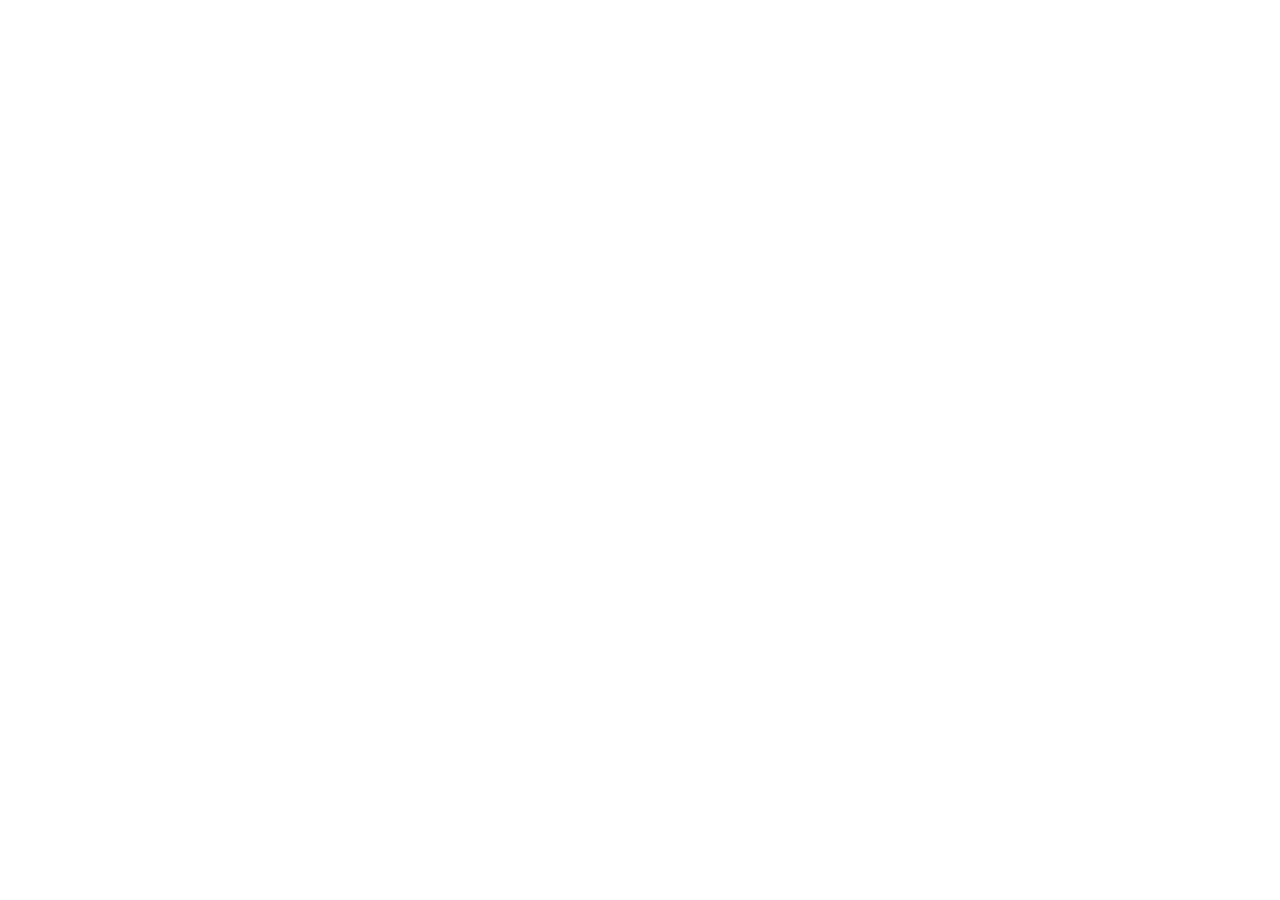
==== commit 51730b9d: "complet" ====
--- a/index.html
+++ b/index.html
@@ -1,71 +1,20 @@
 <!DOCTYPE html>
-<html lang="pt-br">
-<head>
-    <meta charset="UTF-8">
-    <meta http-equiv="X-UA-Compatible" content="IE=edge">
-    <meta name="viewport" content="width=device-width, initial-scale=1.0">
+<html lang="pt">
+  <head>
+    <meta charset="UTF-8" />
+    <link rel="icon" type="image/svg+xml" href="/vite.svg" />
+    <!--===================== BOXCONS ========================-->
+    <link href='https://unpkg.com/boxicons@2.1.4/css/boxicons.min.css' rel='stylesheet'>
+
+    <!--===================== UNICONS ========================-->
+    <link rel="stylesheet" href="https://unicons.iconscout.com/release/v4.0.0/css/line.css">
+
+    <link rel="shortcut icon" href="./public/icon.png" type="image/x-icon">
+    <meta name="viewport" content="width=device-width, initial-scale=1.0" />
     <title>Caio Alcarria</title>
-    <link rel="stylesheet" href="./src/css/style.css">
-    <link rel="shortcut icon" href="./src/img/ancora.png" type="image/x-icon">
-    <link rel="preconnect" href="https://fonts.googleapis.com">
-    <link rel="preconnect" href="https://fonts.gstatic.com" crossorigin>
-    <link href="https://fonts.googleapis.com/css2?family=IBM+Plex+Sans:ital,wght@0,100;0,200;0,300;0,400;0,500;0,600;1,100;1,200;1,300;1,400;1,500&family=Inter:wght@100;200;300;500;600;700;800;900&display=swap" rel="stylesheet">
-    <link rel="preconnect" href="https://fonts.googleapis.com">
-    <link rel="preconnect" href="https://fonts.gstatic.com" crossorigin>
-    <link rel="preconnect" href="https://fonts.googleapis.com">
-    <link rel="preconnect" href="https://fonts.gstatic.com" crossorigin>
-    <link href="https://fonts.googleapis.com/css2?family=Didact+Gothic&family=Fascinate&family=IBM+Plex+Sans:ital,wght@0,100;0,200;0,300;0,400;0,500;0,600;1,100;1,200;1,300;1,400;1,500&display=swap" rel="stylesheet">
-    <link href="https://fonts.googleapis.com/css2?family=Didact+Gothic&family=IBM+Plex+Sans:ital,wght@0,100;0,200;0,300;0,400;0,500;0,600;1,100;1,200;1,300;1,400;1,500&family=Space+Mono:ital,wght@0,400;0,700;1,400;1,700&display=swap" rel="stylesheet">
-</head>
-<body>
-    <header>
-        <div class="menu">
-            <div class="logo">
-                <a href="./index.html">Caio Alcarria</a>
-            </div>
-            <nav>
-                <a href="./sobre.html">Sobre</a>
-                <a href="#projetos">Projetos</a>
-            </nav>
-            <div class="botao">
-                <a href="./contato.html">Contate-me</a>
-            </div>
-            <div></div>
-        </div>
-    </header>
-    <main>
-        <div class="p1">
-            <div class="container">
-                <div class="text">
-                    <h1> Portifólio - Caio Alcarria</h1>
-                    <p>Conheça meu trabalho.</p>
-                    <div class="botao_1" >
-                        <a href="">Projetos</a>
-                    </div>
-                </div>
-                <div class="img">
-                    <img src="./src/img/perfil.jpeg" alt="foto de perfil">
-                </div>
-            </div>
-        </div>
-        <div class="p2">
-            <div class="caixa">
-                 <h3>A tecnologia é o futuro, e o futuro presupõe tecnologia</h3>
-            </div>
-        </div>
-        <div class="p3">
-            <div class="box">
-                <p class="title" id="projetos">Projetos Recentes</p>
-                <div class="projetos">
-                    
-                </div>
-            </div>
-        </div>
-    </main>
-    <footer>
-
-    </footer>
-    <script src="./src/JS/data.js"></script>
-    <script src="./src/JS/index.js"></script>
-</body>
-</html>+  </head>
+  <body>
+    <div id="root"></div>
+    <script type="module" src="/src/main.tsx"></script>
+  </body>
+</html>
